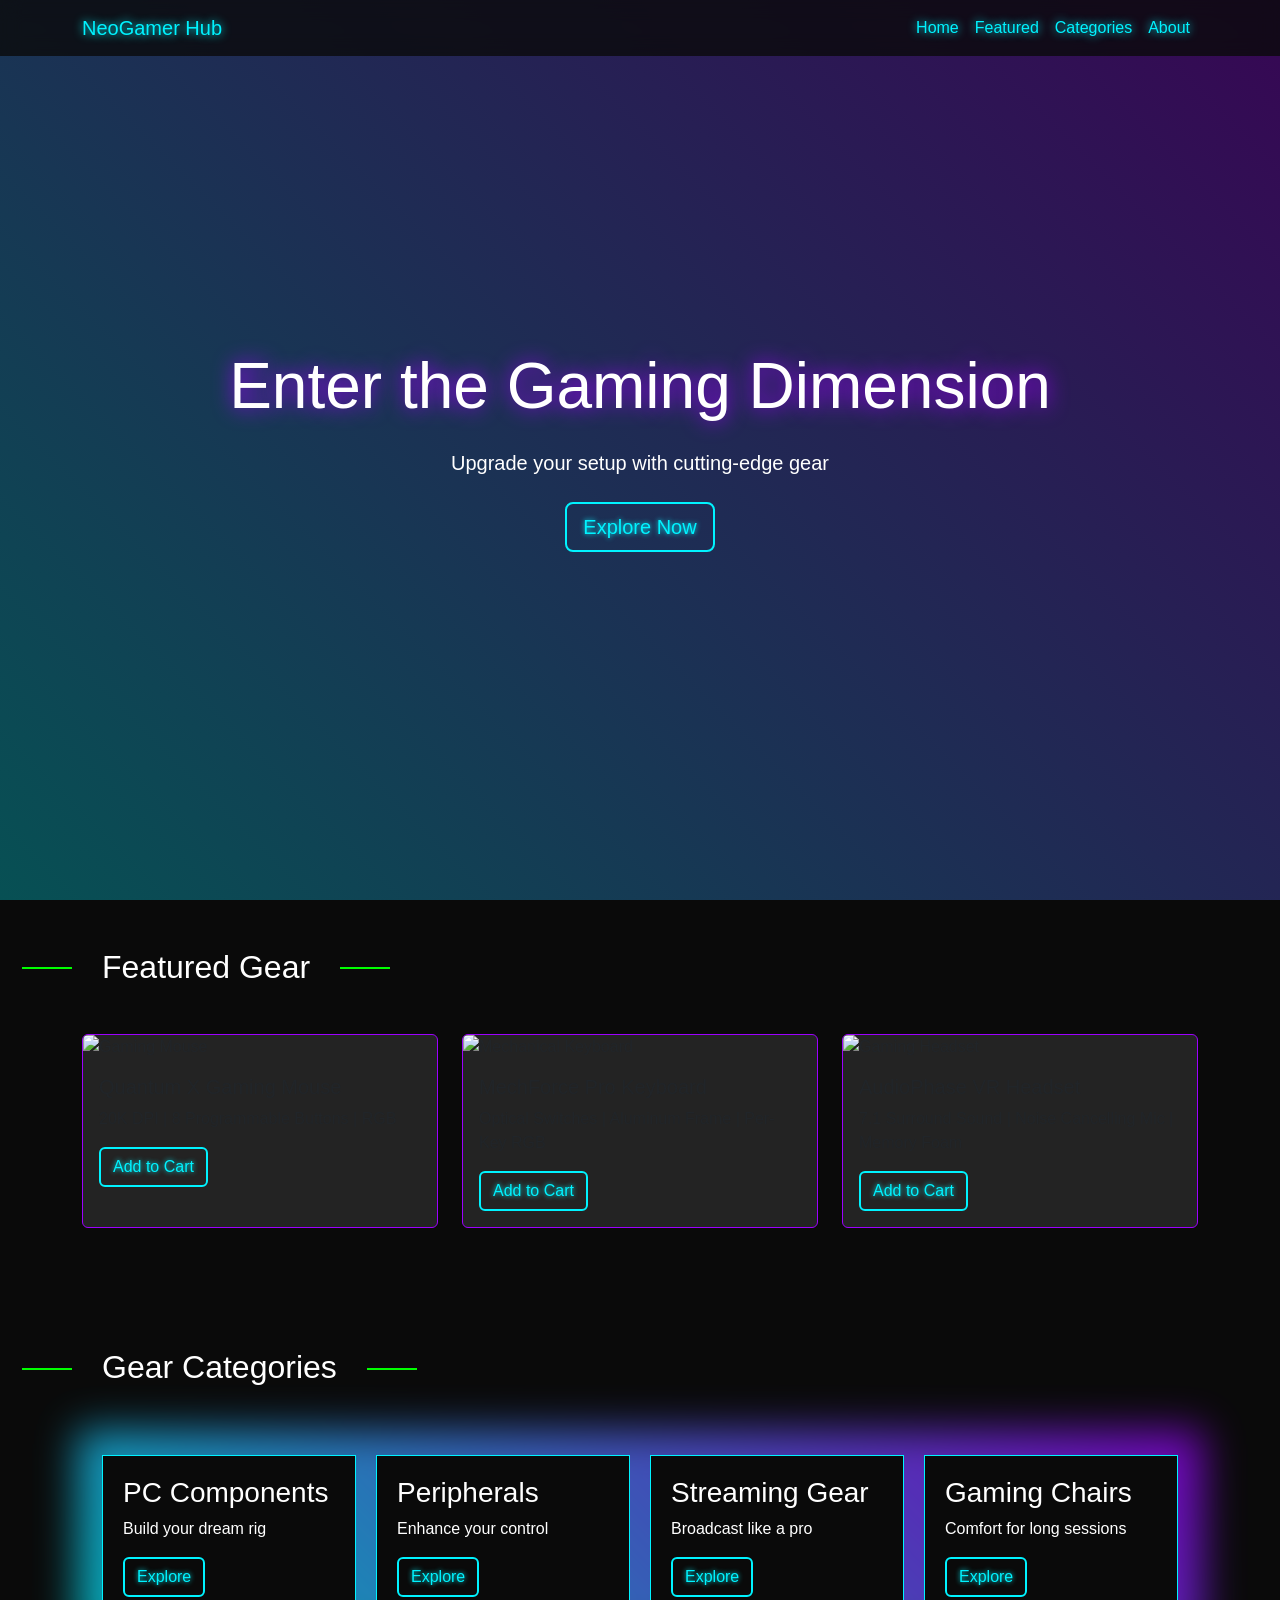
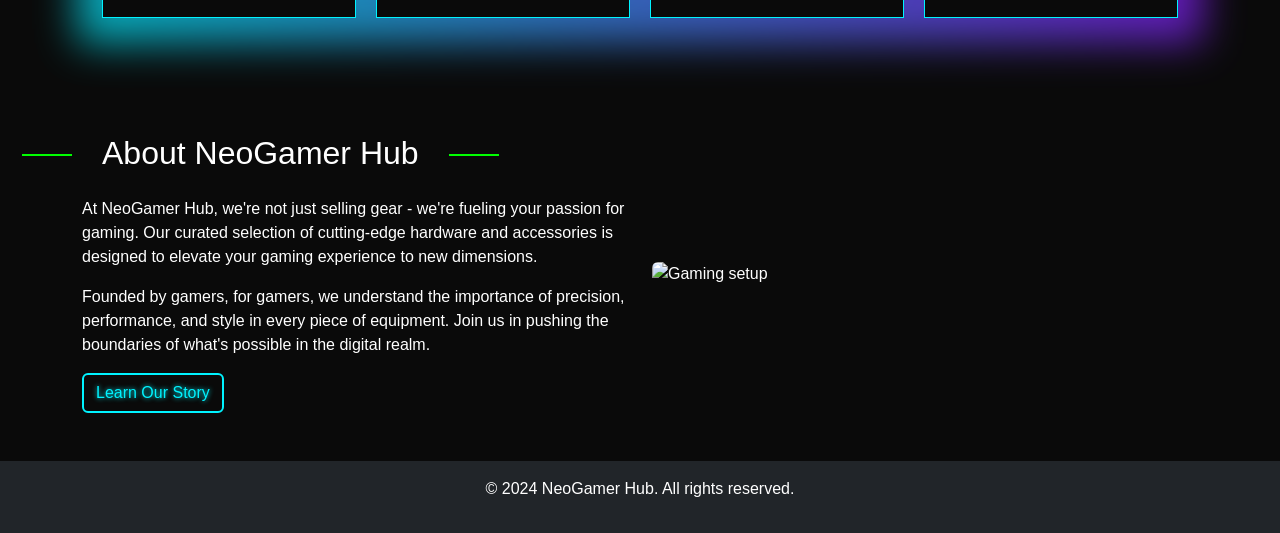
==== index.html @ dcc13723 "index.html final" ====
<!DOCTYPE html>
<html lang="en">
<head>
    <meta charset="UTF-8">
    <meta name="viewport" content="width=device-width, initial-scale=1.0">
    <title>NeoGamer Hub</title>
    <link href="https://cdnjs.cloudflare.com/ajax/libs/bootstrap/5.3.0/css/bootstrap.min.css" rel="stylesheet">
    <style>
        :root {
            --neon-blue: #00f3ff;
            --neon-purple: #9d00ff;
            --dark-bg: #0a0a0a;
            --cyber-green: #00ff00;
        }
        body {
            background-color: var(--dark-bg);
            color: #ffffff;
            font-family: 'Orbitron', sans-serif;
        }
        .navbar {
            background-color: rgba(10, 10, 10, 0.8) !important;
            backdrop-filter: blur(10px);
        }
        .navbar-brand, .nav-link {
            color: var(--neon-blue) !important;
            text-shadow: 0 0 10px var(--neon-blue);
        }
        .hero {
            background: url('/api/placeholder/1200/600') center/cover no-repeat;
            height: 100vh;
            position: relative;
            overflow: hidden;
        }
        .hero::before {
            content: '';
            position: absolute;
            top: 0;
            left: 0;
            right: 0;
            bottom: 0;
            background: linear-gradient(45deg, rgba(0,243,255,0.3), rgba(157,0,255,0.3));
            z-index: 1;
        }
        .hero-content {
            position: relative;
            z-index: 2;
        }
        .hero h1 {
            font-size: 4rem;
            text-shadow: 0 0 20px var(--neon-purple);
            animation: glitch 2s infinite;
        }
        @keyframes glitch {
            0% { text-shadow: -2px 0 var(--neon-blue), 2px 2px var(--neon-purple); }
            25% { text-shadow: 2px -2px var(--neon-blue), -2px 2px var(--neon-purple); }
            50% { text-shadow: -1px -1px var(--neon-blue), 1px 1px var(--neon-purple); }
            75% { text-shadow: 1px 1px var(--neon-blue), -1px -1px var(--neon-purple); }
            100% { text-shadow: -2px 0 var(--neon-blue), 2px 2px var(--neon-purple); }
        }
        .btn-cyber {
            background-color: transparent;
            border: 2px solid var(--neon-blue);
            color: var(--neon-blue);
            text-shadow: 0 0 5px var(--neon-blue);
            transition: all 0.3s ease;
            position: relative;
            overflow: hidden;
        }
        .btn-cyber::before {
            content: '';
            position: absolute;
            top: 0;
            left: -100%;
            width: 100%;
            height: 100%;
            background: linear-gradient(90deg, transparent, rgba(255,255,255,0.2), transparent);
            transition: all 0.5s ease;
        }
        .btn-cyber:hover::before {
            left: 100%;
        }
        .btn-cyber:hover {
            background-color: var(--neon-blue);
            color: var(--dark-bg);
            box-shadow: 0 0 20px var(--neon-blue);
        }
        .product-card {
            background-color: rgba(255,255,255,0.1);
            border: 1px solid var(--neon-purple);
            transition: all 0.3s ease;
        }
        .product-card:hover {
            transform: translateY(-10px) scale(1.05);
            box-shadow: 0 0 30px var(--neon-purple);
        }
        .product-card img {
            transition: all 0.3s ease;
        }
        .product-card:hover img {
            transform: scale(1.1);
        }
        .section-title {
            position: relative;
            display: inline-block;
            padding: 0 20px;
        }
        .section-title::before, .section-title::after {
            content: '';
            position: absolute;
            top: 50%;
            width: 50px;
            height: 2px;
            background-color: var(--cyber-green);
        }
        .section-title::before {
            left: -60px;
        }
        .section-title::after {
            right: -60px;
        }
        .cyber-grid {
            display: grid;
            grid-template-columns: repeat(auto-fit, minmax(250px, 1fr));
            gap: 20px;
            padding: 20px;
            position: relative;
        }
        .cyber-grid::before {
            content: '';
            position: absolute;
            top: -5px;
            left: -5px;
            right: -5px;
            bottom: -5px;
            background: linear-gradient(45deg, var(--neon-blue), var(--neon-purple));
            z-index: -1;
            filter: blur(20px);
            opacity: 0.7;
        }
        .category-card {
            background-color: rgba(255,255,255,0.1);
            border: 1px solid var(--neon-blue);
            transition: all 0.3s ease;
            position: relative;
            overflow: hidden;
        }
        .category-card::before {
            content: '';
            position: absolute;
            top: -50%;
            left: -50%;
            width: 200%;
            height: 200%;
            background: conic-gradient(transparent, var(--neon-blue), transparent 30%);
            animation: rotate 4s linear infinite;
        }
        @keyframes rotate {
            100% { transform: rotate(1turn); }
        }
        .category-card-content {
            background-color: var(--dark-bg);
            position: relative;
            z-index: 1;
            padding: 20px;
        }
        .scroll-animation {
            opacity: 0;
            transform: translateY(50px);
            transition: all 1s ease;
        }
        .scroll-animation.active {
            opacity: 1;
            transform: translateY(0);
        }
    </style>
</head>
<body>
    <!-- Navigation -->
    <nav class="navbar navbar-expand-lg navbar-dark fixed-top">
        <div class="container">
            <a class="navbar-brand" href="#">NeoGamer Hub</a>
            <button class="navbar-toggler" type="button" data-bs-toggle="collapse" data-bs-target="#navbarNav">
                <span class="navbar-toggler-icon"></span>
            </button>
            <div class="collapse navbar-collapse" id="navbarNav">
                <ul class="navbar-nav ms-auto">
                    <li class="nav-item"><a class="nav-link" href="#home">Home</a></li>
                    <li class="nav-item"><a class="nav-link" href="#featured">Featured</a></li>
                    <li class="nav-item"><a class="nav-link" href="#categories">Categories</a></li>
                    <li class="nav-item"><a class="nav-link" href="#about">About</a></li>
                </ul>
            </div>
        </div>
    </nav>

    <!-- Hero Section -->
    <section id="home" class="hero d-flex align-items-center">
        <div class="container text-center hero-content">
            <h1 class="mb-4">Enter the Gaming Dimension</h1>
            <p class="lead mb-4">Upgrade your setup with cutting-edge gear</p>
            <a href="#featured" class="btn btn-lg btn-cyber">Explore Now</a>
        </div>
    </section>

    <!-- Featured Products Section -->
    <section id="featured" class="py-5">
        <div class="container">
            <h2 class="text-center mb-5 section-title">Featured Gear</h2>
            <div class="row">
                <div class="col-md-4 mb-4 scroll-animation">
                    <div class="card product-card h-100">
                        <img src="/api/placeholder/400/300" alt="Gaming Mouse" class="card-img-top">
                        <div class="card-body">
                            <h5 class="card-title">Quantum X Gaming Mouse</h5>
                            <p class="card-text">20K DPI | 8 Programmable Buttons | RGB</p>
                            <a href="#" class="btn btn-cyber">Add to Cart</a>
                        </div>
                    </div>
                </div>
                <div class="col-md-4 mb-4 scroll-animation">
                    <div class="card product-card h-100">
                        <img src="/api/placeholder/400/300" alt="Mechanical Keyboard" class="card-img-top">
                        <div class="card-body">
                            <h5 class="card-title">MechForce Pro Keyboard</h5>
                            <p class="card-text">Optical Switches | Aluminum Frame | Per-Key RGB</p>
                            <a href="#" class="btn btn-cyber">Add to Cart</a>
                        </div>
                    </div>
                </div>
                <div class="col-md-4 mb-4 scroll-animation">
                    <div class="card product-card h-100">
                        <img src="/api/placeholder/400/300" alt="Gaming Headset" class="card-img-top">
                        <div class="card-body">
                            <h5 class="card-title">AudioPhase VR Headset</h5>
                            <p class="card-text">7.1 Surround Sound | Noise Cancelling Mic | Memory Foam</p>
                            <a href="#" class="btn btn-cyber">Add to Cart</a>
                        </div>
                    </div>
                </div>
            </div>
        </div>
    </section>

    <!-- Categories Section -->
    <section id="categories" class="py-5">
        <div class="container">
            <h2 class="text-center mb-5 section-title">Gear Categories</h2>
            <div class="cyber-grid">
                <div class="category-card scroll-animation">
                    <div class="category-card-content">
                        <h3>PC Components</h3>
                        <p>Build your dream rig</p>
                        <a href="#" class="btn btn-cyber">Explore</a>
                    </div>
                </div>
                <div class="category-card scroll-animation">
                    <div class="category-card-content">
                        <h3>Peripherals</h3>
                        <p>Enhance your control</p>
                        <a href="#" class="btn btn-cyber">Explore</a>
                    </div>
                </div>
                <div class="category-card scroll-animation">
                    <div class="category-card-content">
                        <h3>Streaming Gear</h3>
                        <p>Broadcast like a pro</p>
                        <a href="#" class="btn btn-cyber">Explore</a>
                    </div>
                </div>
                <div class="category-card scroll-animation">
                    <div class="category-card-content">
                        <h3>Gaming Chairs</h3>
                        <p>Comfort for long sessions</p>
                        <a href="#" class="btn btn-cyber">Explore</a>
                    </div>
                </div>
            </div>
        </div>
    </section>

    <!-- About Section -->
    <section id="about" class="py-5">
        <div class="container">
            <div class="row align-items-center">
                <div class="col-lg-6 scroll-animation">
                    <h2 class="mb-4 section-title">About NeoGamer Hub</h2>
                    <p>At NeoGamer Hub, we're not just selling gear - we're fueling your passion for gaming. Our curated selection of cutting-edge hardware and accessories is designed to elevate your gaming experience to new dimensions.</p>
                    <p>Founded by gamers, for gamers, we understand the importance of precision, performance, and style in every piece of equipment. Join us in pushing the boundaries of what's possible in the digital realm.</p>
                    <a href="#" class="btn btn-cyber">Learn Our Story</a>
                </div>
                <div class="col-lg-6 scroll-animation">
                    <img src="/api/placeholder/600/400" alt="Gaming setup" class="img-fluid rounded">
                </div>
            </div>
        </div>
    </section>

    <!-- Footer -->
    <footer class="bg-dark text-center py-3">
        <p>&copy; 2024 NeoGamer Hub. All rights reserved.</p>
    </footer>

    <script src="https://cdnjs.cloudflare.com/ajax/libs/bootstrap/5.3.0/js/bootstrap.bundle.min.js"></script>
    <script>
        // Simple scroll animation
        function checkScroll() {
            var elements = document.querySelectorAll('.scroll-animation');
            elements.forEach(el => {
                var rect = el.getBoundingClientRect();
                var windowHeight = window.innerHeight || document.documentElement.clientHeight;
                if (rect.top <= windowHeight * 0.8) {
                    el.classList.add('active');
                }
            });
        }

        window.addEventListener('scroll', checkScroll);
        window.addEventListener('load', checkScroll);
    </script>
</body>
</html>
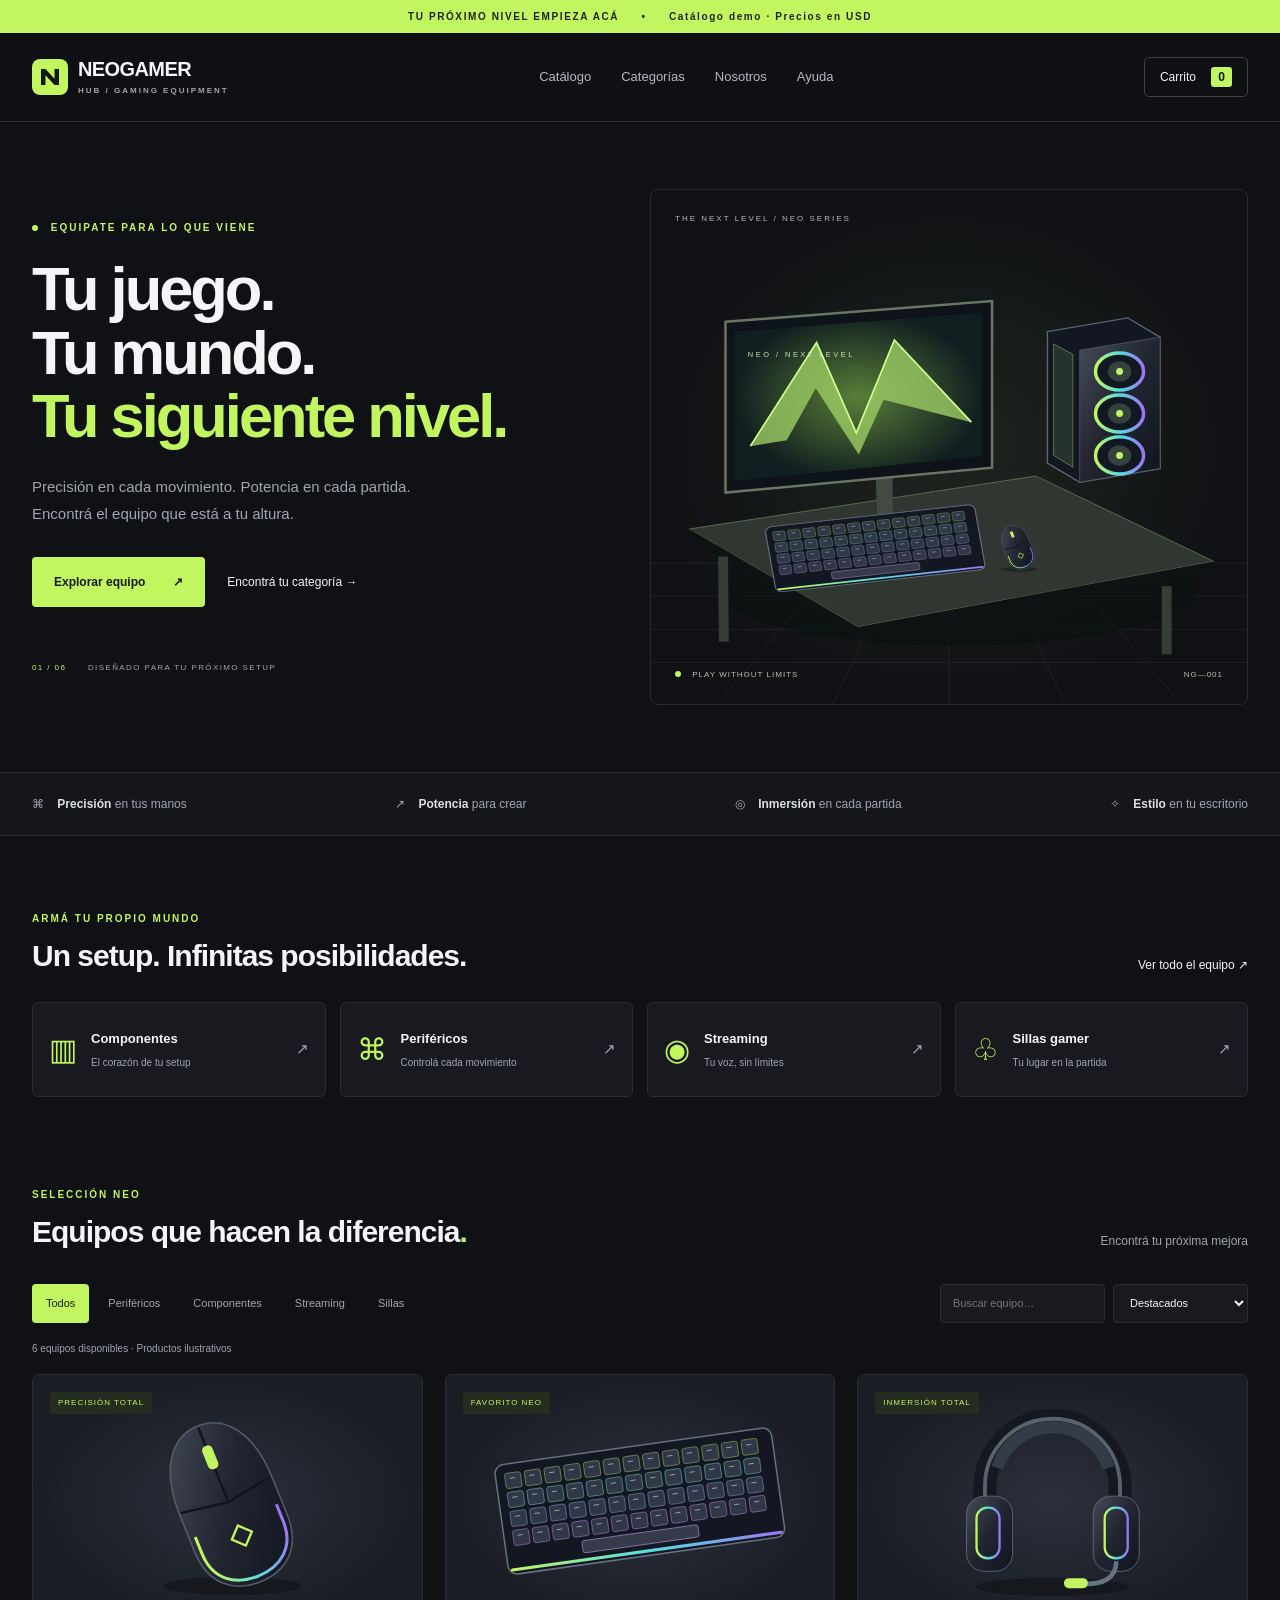
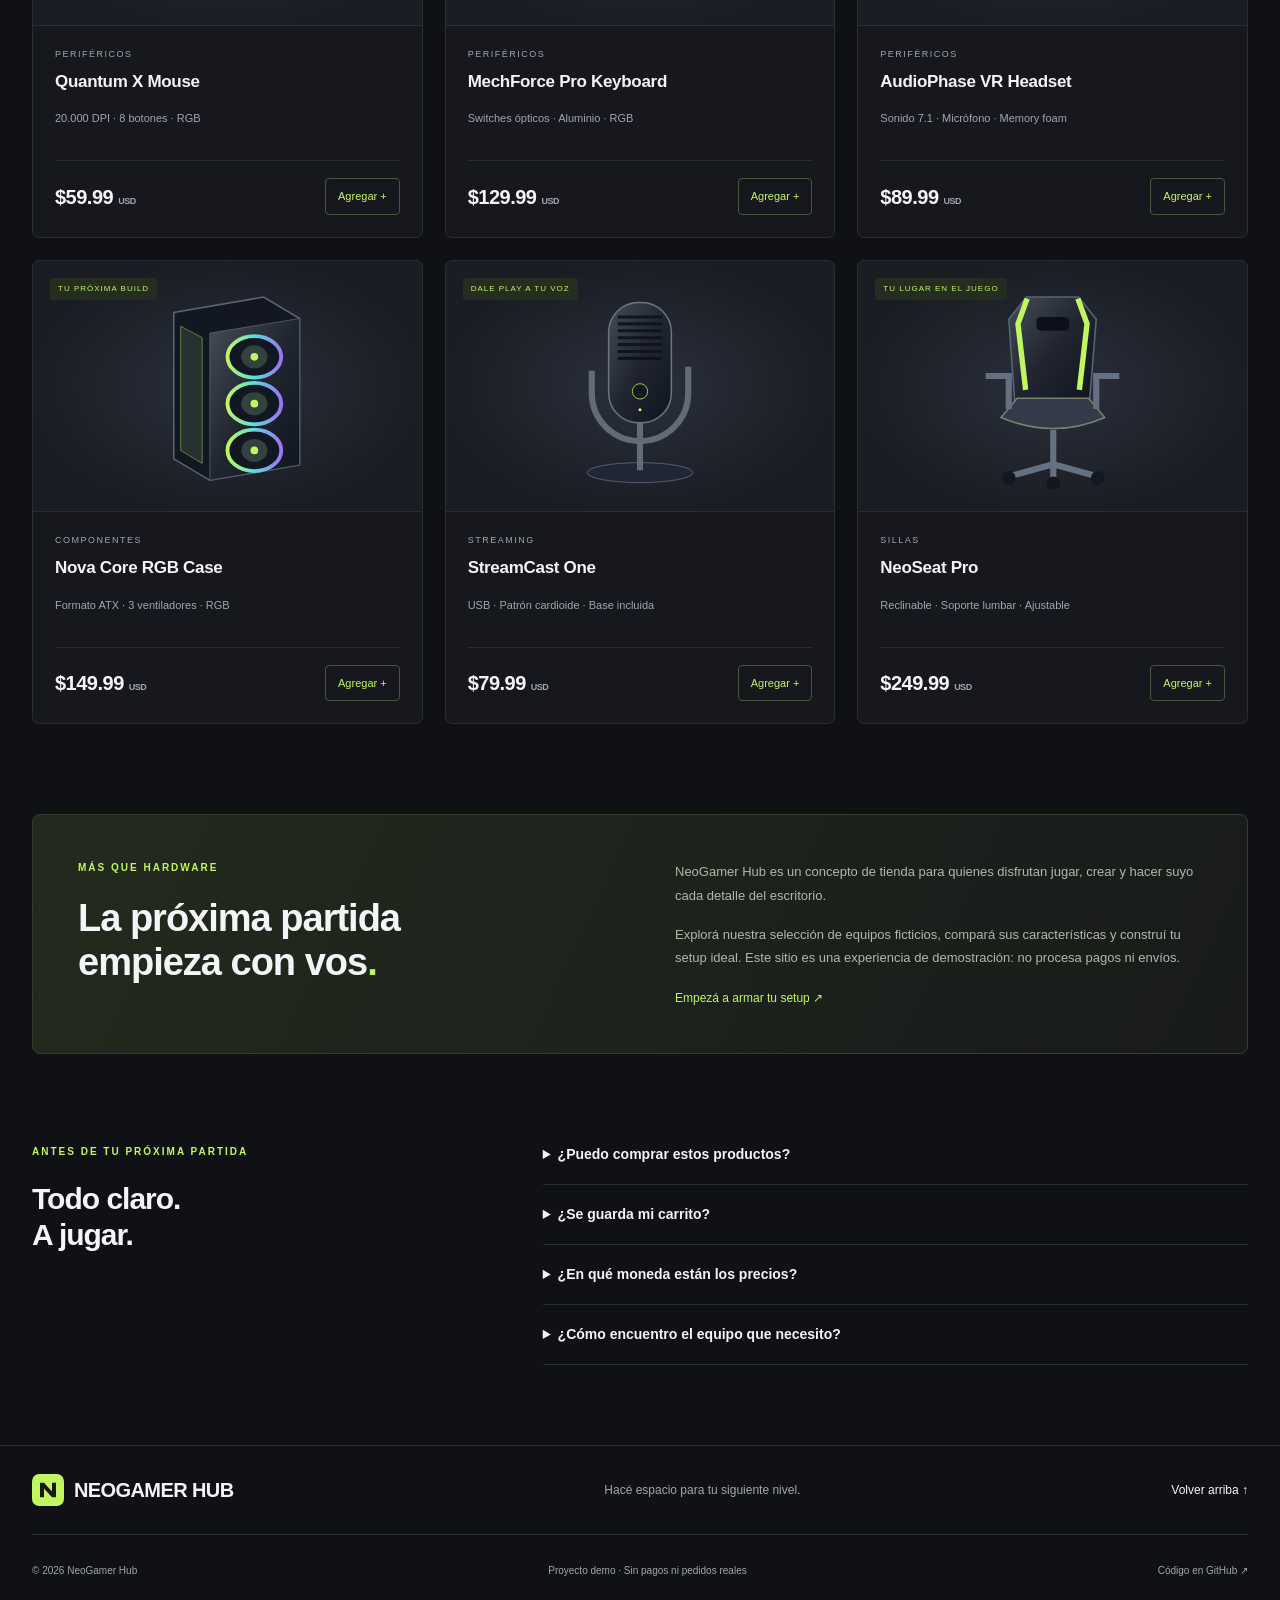
==== commit a86d025a: "Redesign NeoGamer Hub as Spanish gaming store demo with cart Co-Authored-By: Claude Opus 5.5 <norepl" ====
--- a/index.html
+++ b/index.html
@@ -1,321 +1,49 @@
-<!DOCTYPE html>
-<html lang="en">
+<!doctype html>
+<html lang="es">
 <head>
-    <meta charset="UTF-8">
-    <meta name="viewport" content="width=device-width, initial-scale=1.0">
-    <title>NeoGamer Hub</title>
-    <link href="https://cdnjs.cloudflare.com/ajax/libs/bootstrap/5.3.0/css/bootstrap.min.css" rel="stylesheet">
-    <style>
-        :root {
-            --neon-blue: #00f3ff;
-            --neon-purple: #9d00ff;
-            --dark-bg: #0a0a0a;
-            --cyber-green: #00ff00;
-        }
-        body {
-            background-color: var(--dark-bg);
-            color: #ffffff;
-            font-family: 'Orbitron', sans-serif;
-        }
-        .navbar {
-            background-color: rgba(10, 10, 10, 0.8) !important;
-            backdrop-filter: blur(10px);
-        }
-        .navbar-brand, .nav-link {
-            color: var(--neon-blue) !important;
-            text-shadow: 0 0 10px var(--neon-blue);
-        }
-        .hero {
-            background: url('/api/placeholder/1200/600') center/cover no-repeat;
-            height: 100vh;
-            position: relative;
-            overflow: hidden;
-        }
-        .hero::before {
-            content: '';
-            position: absolute;
-            top: 0;
-            left: 0;
-            right: 0;
-            bottom: 0;
-            background: linear-gradient(45deg, rgba(0,243,255,0.3), rgba(157,0,255,0.3));
-            z-index: 1;
-        }
-        .hero-content {
-            position: relative;
-            z-index: 2;
-        }
-        .hero h1 {
-            font-size: 4rem;
-            text-shadow: 0 0 20px var(--neon-purple);
-            animation: glitch 2s infinite;
-        }
-        @keyframes glitch {
-            0% { text-shadow: -2px 0 var(--neon-blue), 2px 2px var(--neon-purple); }
-            25% { text-shadow: 2px -2px var(--neon-blue), -2px 2px var(--neon-purple); }
-            50% { text-shadow: -1px -1px var(--neon-blue), 1px 1px var(--neon-purple); }
-            75% { text-shadow: 1px 1px var(--neon-blue), -1px -1px var(--neon-purple); }
-            100% { text-shadow: -2px 0 var(--neon-blue), 2px 2px var(--neon-purple); }
-        }
-        .btn-cyber {
-            background-color: transparent;
-            border: 2px solid var(--neon-blue);
-            color: var(--neon-blue);
-            text-shadow: 0 0 5px var(--neon-blue);
-            transition: all 0.3s ease;
-            position: relative;
-            overflow: hidden;
-        }
-        .btn-cyber::before {
-            content: '';
-            position: absolute;
-            top: 0;
-            left: -100%;
-            width: 100%;
-            height: 100%;
-            background: linear-gradient(90deg, transparent, rgba(255,255,255,0.2), transparent);
-            transition: all 0.5s ease;
-        }
-        .btn-cyber:hover::before {
-            left: 100%;
-        }
-        .btn-cyber:hover {
-            background-color: var(--neon-blue);
-            color: var(--dark-bg);
-            box-shadow: 0 0 20px var(--neon-blue);
-        }
-        .product-card {
-            background-color: rgba(255,255,255,0.1);
-            border: 1px solid var(--neon-purple);
-            transition: all 0.3s ease;
-        }
-        .product-card:hover {
-            transform: translateY(-10px) scale(1.05);
-            box-shadow: 0 0 30px var(--neon-purple);
-        }
-        .product-card img {
-            transition: all 0.3s ease;
-        }
-        .product-card:hover img {
-            transform: scale(1.1);
-        }
-        .section-title {
-            position: relative;
-            display: inline-block;
-            padding: 0 20px;
-        }
-        .section-title::before, .section-title::after {
-            content: '';
-            position: absolute;
-            top: 50%;
-            width: 50px;
-            height: 2px;
-            background-color: var(--cyber-green);
-        }
-        .section-title::before {
-            left: -60px;
-        }
-        .section-title::after {
-            right: -60px;
-        }
-        .cyber-grid {
-            display: grid;
-            grid-template-columns: repeat(auto-fit, minmax(250px, 1fr));
-            gap: 20px;
-            padding: 20px;
-            position: relative;
-        }
-        .cyber-grid::before {
-            content: '';
-            position: absolute;
-            top: -5px;
-            left: -5px;
-            right: -5px;
-            bottom: -5px;
-            background: linear-gradient(45deg, var(--neon-blue), var(--neon-purple));
-            z-index: -1;
-            filter: blur(20px);
-            opacity: 0.7;
-        }
-        .category-card {
-            background-color: rgba(255,255,255,0.1);
-            border: 1px solid var(--neon-blue);
-            transition: all 0.3s ease;
-            position: relative;
-            overflow: hidden;
-        }
-        .category-card::before {
-            content: '';
-            position: absolute;
-            top: -50%;
-            left: -50%;
-            width: 200%;
-            height: 200%;
-            background: conic-gradient(transparent, var(--neon-blue), transparent 30%);
-            animation: rotate 4s linear infinite;
-        }
-        @keyframes rotate {
-            100% { transform: rotate(1turn); }
-        }
-        .category-card-content {
-            background-color: var(--dark-bg);
-            position: relative;
-            z-index: 1;
-            padding: 20px;
-        }
-        .scroll-animation {
-            opacity: 0;
-            transform: translateY(50px);
-            transition: all 1s ease;
-        }
-        .scroll-animation.active {
-            opacity: 1;
-            transform: translateY(0);
-        }
-    </style>
+  <meta charset="utf-8">
+  <meta name="viewport" content="width=device-width, initial-scale=1">
+  <meta name="theme-color" content="#101115">
+  <meta name="description" content="NeoGamer Hub: explorá equipos, periféricos y accesorios para tu próximo setup. Catálogo interactivo de demostración.">
+  <title>NeoGamer Hub — Tu siguiente nivel</title>
+  <link rel="icon" href="assets/mark.svg" type="image/svg+xml">
+  <link rel="stylesheet" href="assets/bootstrap.min.css">
+  <link rel="stylesheet" href="assets/styles.css">
+  <script src="assets/app.js" defer></script>
 </head>
 <body>
-    <!-- Navigation -->
-    <nav class="navbar navbar-expand-lg navbar-dark fixed-top">
-        <div class="container">
-            <a class="navbar-brand" href="#">NeoGamer Hub</a>
-            <button class="navbar-toggler" type="button" data-bs-toggle="collapse" data-bs-target="#navbarNav">
-                <span class="navbar-toggler-icon"></span>
-            </button>
-            <div class="collapse navbar-collapse" id="navbarNav">
-                <ul class="navbar-nav ms-auto">
-                    <li class="nav-item"><a class="nav-link" href="#home">Home</a></li>
-                    <li class="nav-item"><a class="nav-link" href="#featured">Featured</a></li>
-                    <li class="nav-item"><a class="nav-link" href="#categories">Categories</a></li>
-                    <li class="nav-item"><a class="nav-link" href="#about">About</a></li>
-                </ul>
-            </div>
-        </div>
-    </nav>
-
-    <!-- Hero Section -->
-    <section id="home" class="hero d-flex align-items-center">
-        <div class="container text-center hero-content">
-            <h1 class="mb-4">Enter the Gaming Dimension</h1>
-            <p class="lead mb-4">Upgrade your setup with cutting-edge gear</p>
-            <a href="#featured" class="btn btn-lg btn-cyber">Explore Now</a>
-        </div>
-    </section>
-
-    <!-- Featured Products Section -->
-    <section id="featured" class="py-5">
-        <div class="container">
-            <h2 class="text-center mb-5 section-title">Featured Gear</h2>
-            <div class="row">
-                <div class="col-md-4 mb-4 scroll-animation">
-                    <div class="card product-card h-100">
-                        <img src="/api/placeholder/400/300" alt="Gaming Mouse" class="card-img-top">
-                        <div class="card-body">
-                            <h5 class="card-title">Quantum X Gaming Mouse</h5>
-                            <p class="card-text">20K DPI | 8 Programmable Buttons | RGB</p>
-                            <a href="#" class="btn btn-cyber">Add to Cart</a>
-                        </div>
-                    </div>
-                </div>
-                <div class="col-md-4 mb-4 scroll-animation">
-                    <div class="card product-card h-100">
-                        <img src="/api/placeholder/400/300" alt="Mechanical Keyboard" class="card-img-top">
-                        <div class="card-body">
-                            <h5 class="card-title">MechForce Pro Keyboard</h5>
-                            <p class="card-text">Optical Switches | Aluminum Frame | Per-Key RGB</p>
-                            <a href="#" class="btn btn-cyber">Add to Cart</a>
-                        </div>
-                    </div>
-                </div>
-                <div class="col-md-4 mb-4 scroll-animation">
-                    <div class="card product-card h-100">
-                        <img src="/api/placeholder/400/300" alt="Gaming Headset" class="card-img-top">
-                        <div class="card-body">
-                            <h5 class="card-title">AudioPhase VR Headset</h5>
-                            <p class="card-text">7.1 Surround Sound | Noise Cancelling Mic | Memory Foam</p>
-                            <a href="#" class="btn btn-cyber">Add to Cart</a>
-                        </div>
-                    </div>
-                </div>
-            </div>
-        </div>
-    </section>
-
-    <!-- Categories Section -->
-    <section id="categories" class="py-5">
-        <div class="container">
-            <h2 class="text-center mb-5 section-title">Gear Categories</h2>
-            <div class="cyber-grid">
-                <div class="category-card scroll-animation">
-                    <div class="category-card-content">
-                        <h3>PC Components</h3>
-                        <p>Build your dream rig</p>
-                        <a href="#" class="btn btn-cyber">Explore</a>
-                    </div>
-                </div>
-                <div class="category-card scroll-animation">
-                    <div class="category-card-content">
-                        <h3>Peripherals</h3>
-                        <p>Enhance your control</p>
-                        <a href="#" class="btn btn-cyber">Explore</a>
-                    </div>
-                </div>
-                <div class="category-card scroll-animation">
-                    <div class="category-card-content">
-                        <h3>Streaming Gear</h3>
-                        <p>Broadcast like a pro</p>
-                        <a href="#" class="btn btn-cyber">Explore</a>
-                    </div>
-                </div>
-                <div class="category-card scroll-animation">
-                    <div class="category-card-content">
-                        <h3>Gaming Chairs</h3>
-                        <p>Comfort for long sessions</p>
-                        <a href="#" class="btn btn-cyber">Explore</a>
-                    </div>
-                </div>
-            </div>
-        </div>
-    </section>
-
-    <!-- About Section -->
-    <section id="about" class="py-5">
-        <div class="container">
-            <div class="row align-items-center">
-                <div class="col-lg-6 scroll-animation">
-                    <h2 class="mb-4 section-title">About NeoGamer Hub</h2>
-                    <p>At NeoGamer Hub, we're not just selling gear - we're fueling your passion for gaming. Our curated selection of cutting-edge hardware and accessories is designed to elevate your gaming experience to new dimensions.</p>
-                    <p>Founded by gamers, for gamers, we understand the importance of precision, performance, and style in every piece of equipment. Join us in pushing the boundaries of what's possible in the digital realm.</p>
-                    <a href="#" class="btn btn-cyber">Learn Our Story</a>
-                </div>
-                <div class="col-lg-6 scroll-animation">
-                    <img src="/api/placeholder/600/400" alt="Gaming setup" class="img-fluid rounded">
-                </div>
-            </div>
-        </div>
-    </section>
-
-    <!-- Footer -->
-    <footer class="bg-dark text-center py-3">
-        <p>&copy; 2024 NeoGamer Hub. All rights reserved.</p>
-    </footer>
-
-    <script src="https://cdnjs.cloudflare.com/ajax/libs/bootstrap/5.3.0/js/bootstrap.bundle.min.js"></script>
-    <script>
-        // Simple scroll animation
-        function checkScroll() {
-            var elements = document.querySelectorAll('.scroll-animation');
-            elements.forEach(el => {
-                var rect = el.getBoundingClientRect();
-                var windowHeight = window.innerHeight || document.documentElement.clientHeight;
-                if (rect.top <= windowHeight * 0.8) {
-                    el.classList.add('active');
-                }
-            });
-        }
-
-        window.addEventListener('scroll', checkScroll);
-        window.addEventListener('load', checkScroll);
-    </script>
+<a class="skip-link" href="#main">Saltar al contenido</a>
+<div class="announcement">TU PRÓXIMO NIVEL EMPIEZA ACÁ <span>•</span> Catálogo demo · Precios en USD</div>
+<header class="site-header">
+  <nav class="container nav-shell" aria-label="Navegación principal">
+    <a class="brand" href="#home"><img src="assets/mark.svg" width="36" height="36" alt=""><span>NEOGAMER<span class="brand-sub">HUB / GAMING EQUIPMENT</span></span></a>
+    <button class="menu-toggle" aria-expanded="false" aria-controls="navigation" aria-label="Abrir menú">☰</button>
+    <div id="navigation" class="nav-links"><a href="#featured">Catálogo</a><a href="#categories">Categorías</a><a href="#about">Nosotros</a><a href="#faq">Ayuda</a></div>
+    <button class="cart-trigger" id="open-cart" aria-label="Abrir carrito">Carrito <span id="cart-count">0</span></button>
+  </nav>
+</header>
+<main id="main">
+<section id="home" class="hero container">
+  <div class="hero-copy"><p class="eyebrow"><span class="live-dot"></span> EQUIPATE PARA LO QUE VIENE</p><h1>Tu juego.<br>Tu mundo.<br><span>Tu siguiente nivel.</span></h1><p class="hero-description">Precisión en cada movimiento. Potencia en cada partida. Encontrá el equipo que está a tu altura.</p><a class="button primary" href="#featured">Explorar equipo <span>↗</span></a><a class="text-link" href="#categories">Encontrá tu categoría →</a><div class="hero-footnote"><span>01 / 06</span> DISEÑADO PARA TU PRÓXIMO SETUP</div></div>
+  <div class="hero-visual"><span class="visual-label">THE NEXT LEVEL / NEO SERIES</span><img src="assets/setup.svg" alt="Ilustración de un setup gamer con monitor, torre RGB y teclado" width="720" height="620"><div class="visual-caption"><span><span class="live-dot"></span> PLAY WITHOUT LIMITS</span><span>NG—001</span></div></div>
+</section>
+<div class="feature-strip"><div class="container"><span>⌘ <b>Precisión</b> en tus manos</span><span>↗ <b>Potencia</b> para crear</span><span>◎ <b>Inmersión</b> en cada partida</span><span>✧ <b>Estilo</b> en tu escritorio</span></div></div>
+<section id="categories" class="container section-space"><div class="section-heading"><div><p class="eyebrow">ARMÁ TU PROPIO MUNDO</p><h2>Un setup. Infinitas posibilidades.</h2></div><a href="#featured" class="text-link">Ver todo el equipo ↗</a></div><div class="category-grid">
+<button class="category" data-category="Componentes"><span class="category-icon">▥</span><span><strong>Componentes</strong><small>El corazón de tu setup</small></span><span>↗</span></button>
+<button class="category" data-category="Periféricos"><span class="category-icon">⌘</span><span><strong>Periféricos</strong><small>Controlá cada movimiento</small></span><span>↗</span></button>
+<button class="category" data-category="Streaming"><span class="category-icon">◉</span><span><strong>Streaming</strong><small>Tu voz, sin límites</small></span><span>↗</span></button>
+<button class="category" data-category="Sillas"><span class="category-icon">♧</span><span><strong>Sillas gamer</strong><small>Tu lugar en la partida</small></span><span>↗</span></button>
+</div></section>
+<section id="featured" class="container section-space catalog"><div class="section-heading"><div><p class="eyebrow">SELECCIÓN NEO</p><h2>Equipos que hacen la diferencia<span class="lime">.</span></h2></div><span class="muted">Encontrá tu próxima mejora</span></div>
+<div class="catalog-tools"><div class="filters" role="group" aria-label="Filtrar categoría"><button class="filter active" data-filter="Todos" aria-pressed="true">Todos</button><button class="filter" data-filter="Periféricos" aria-pressed="false">Periféricos</button><button class="filter" data-filter="Componentes" aria-pressed="false">Componentes</button><button class="filter" data-filter="Streaming" aria-pressed="false">Streaming</button><button class="filter" data-filter="Sillas" aria-pressed="false">Sillas</button></div><div class="search-sort"><label class="visually-hidden" for="search">Buscar productos</label><input id="search" type="search" placeholder="Buscar equipo…"><label class="visually-hidden" for="sort">Ordenar productos</label><select id="sort"><option value="featured">Destacados</option><option value="asc">Menor precio</option><option value="desc">Mayor precio</option></select></div></div>
+<p id="result-count" class="result-count" aria-live="polite"></p><div id="products" class="product-grid"></div><div id="empty" class="empty-state" hidden><h3>No encontramos ese equipo</h3><p>Probá con otro nombre o explorá todas las categorías.</p><button class="button secondary" id="reset-filters">Limpiar filtros</button></div><noscript><p>Activá JavaScript para explorar el catálogo y usar el carrito.</p></noscript>
+</section>
+<section id="about" class="container section-space"><div class="about-panel"><div><p class="eyebrow">MÁS QUE HARDWARE</p><h2>La próxima partida<br>empieza con vos<span class="lime">.</span></h2></div><div><p>NeoGamer Hub es un concepto de tienda para quienes disfrutan jugar, crear y hacer suyo cada detalle del escritorio.</p><p>Explorá nuestra selección de equipos ficticios, compará sus características y construí tu setup ideal. Este sitio es una experiencia de demostración: no procesa pagos ni envíos.</p><a class="text-link" href="#featured">Empezá a armar tu setup ↗</a></div></div></section>
+<section id="faq" class="container section-space faq-section"><div><p class="eyebrow">ANTES DE TU PRÓXIMA PARTIDA</p><h2>Todo claro.<br>A jugar.</h2></div><div class="questions"><details><summary>¿Puedo comprar estos productos?</summary><p>Este es un catálogo de demostración. Podés agregar productos al carrito y generar un resumen de tu selección, pero no se realizan cobros ni pedidos reales.</p></details><details><summary>¿Se guarda mi carrito?</summary><p>Sí, se guarda en este navegador cuando el almacenamiento local está disponible. Podés cambiar las cantidades o vaciarlo cuando quieras.</p></details><details><summary>¿En qué moneda están los precios?</summary><p>Todos los precios son ilustrativos y se muestran en dólares estadounidenses (USD). No incluyen cálculos de impuestos ni envío.</p></details><details><summary>¿Cómo encuentro el equipo que necesito?</summary><p>Elegí una categoría, buscá por nombre o característica y ordená por precio. Abrí la ficha de un producto para consultar sus especificaciones.</p></details></div></section>
+</main>
+<footer class="container"><div class="footer-top"><a class="brand" href="#home"><img src="assets/mark.svg" width="32" height="32" alt="">NEOGAMER HUB</a><p>Hacé espacio para tu siguiente nivel.</p><a class="text-link" href="#home">Volver arriba ↑</a></div><div class="footer-bottom"><span>© <span id="year"></span> NeoGamer Hub</span><span>Proyecto demo · Sin pagos ni pedidos reales</span><a href="https://github.com/EduGuate/GamerBootstrapTheme" target="_blank" rel="noopener noreferrer">Código en GitHub ↗</a></div></footer>
+<dialog id="product-dialog" aria-labelledby="product-title"><button class="close-dialog" aria-label="Cerrar ficha">×</button><div id="product-detail"></div></dialog>
+<dialog id="cart-dialog" aria-labelledby="cart-title"><div class="dialog-heading"><div><p class="eyebrow">TU PRÓXIMO SETUP</p><h2 id="cart-title">Tu carrito</h2></div><button class="close-dialog" aria-label="Cerrar carrito">×</button></div><div id="cart-items"></div><div id="cart-summary"><div class="total-row"><span>Total ilustrativo</span><strong id="cart-total"></strong></div><p class="muted">USD · Demo sin cobros, impuestos ni envíos.</p><button class="button primary full" id="download-cart">Descargar resumen ↓</button><button class="text-link clear-cart" id="clear-cart">Vaciar carrito</button></div></dialog>
+<div id="toast" role="status" aria-live="polite"></div>
 </body>
-</html>+</html>
--- a/assets/styles.css
+++ b/assets/styles.css
@@ -0,0 +1 @@
+:root{--bg:#101115;--panel:#181a20;--line:#2a2d34;--text:#f4f5f7;--muted:#a1a5b0;--lime:#c2f660}*{box-sizing:border-box}html{scroll-behavior:smooth;scroll-padding-top:110px}body{background:var(--bg);color:var(--text);font-family:Arial,Helvetica,sans-serif;font-size:15px}a{color:inherit;text-decoration:none}button,input,select{font:inherit}button{cursor:pointer;color:inherit}button:focus-visible,a:focus-visible,input:focus-visible,select:focus-visible,summary:focus-visible{outline:3px solid var(--lime);outline-offset:5px}img{max-width:100%}.container{max-width:1280px;padding-inline:32px}.announcement{text-align:center;padding:9px 12px;background:var(--lime);color:#202613;font-size:10px;font-weight:700;letter-spacing:1.6px}.announcement span{margin:0 18px}.site-header{position:sticky;top:0;z-index:10;background:#101115f5;border-bottom:1px solid var(--line);backdrop-filter:blur(15px)}.nav-shell{display:flex;align-items:center;justify-content:space-between;min-height:88px;gap:22px}.brand{display:flex;align-items:center;gap:10px;font-weight:900;letter-spacing:-.6px;font-size:20px;line-height:1.15}.brand-sub{display:block;color:var(--muted);font-size:8px;letter-spacing:2px;margin-top:5px}.nav-links{display:flex;gap:30px;color:#b6b9c2;font-size:13px}.nav-links a:hover,.text-link:hover{color:var(--lime)}.cart-trigger{background:transparent;border:1px solid #3d4148;padding:10px 15px;border-radius:5px;font-size:12px}.cart-trigger span{background:var(--lime);color:#141712;border-radius:3px;padding:3px 7px;margin-left:12px;font-weight:700}.menu-toggle{display:none}.hero{display:grid;grid-template-columns:1fr 1fr;align-items:center;min-height:650px;gap:20px;padding-block:55px}.eyebrow{font-size:10px;letter-spacing:2px;font-weight:700;color:var(--lime);margin-bottom:22px}.live-dot{display:inline-block;width:6px;height:6px;background:var(--lime);border-radius:50%;margin-right:8px}.hero h1{font-size:clamp(45px,4.8vw,68px);font-weight:800;line-height:1.04;letter-spacing:-3px;margin-bottom:25px}.hero h1>span{color:var(--lime)}.hero-description{max-width:380px;color:var(--muted);line-height:1.8;margin-bottom:30px}.button{display:inline-flex;justify-content:center;align-items:center;gap:28px;padding:15px 21px;font-size:12px;font-weight:700;border-radius:4px;border:1px solid transparent;transition:background .2s,transform .2s}.button:hover{transform:translateY(-2px)}.primary{background:var(--lime);color:#171b10}.primary:hover{background:#d2ff89;color:#171b10}.secondary{background:transparent;border-color:#4c525d;color:var(--text)}.text-link{font-size:12px;background:none;border:0;padding:0}.hero-copy>.text-link{display:inline-block;margin-left:22px}.hero-footnote{font-size:8px;letter-spacing:1.4px;color:var(--muted);margin-top:55px}.hero-footnote span{color:var(--lime);margin-right:18px}.hero-visual{position:relative;background:radial-gradient(ellipse at center,#32432b66,transparent 70%);border:1px solid #262b2b;border-radius:8px;overflow:hidden}.hero-visual>img{display:block;width:100%;height:auto}.visual-label{position:absolute;left:24px;top:23px;letter-spacing:2px;font-size:8px;color:#b5bcae}.visual-caption{position:absolute;bottom:23px;left:24px;right:24px;display:flex;justify-content:space-between;font-size:8px;letter-spacing:1px;color:#b9c1b2}.feature-strip{border-block:1px solid var(--line);background:#14161a}.feature-strip .container{display:flex;justify-content:space-between;gap:24px;padding-block:22px;color:var(--muted);font-size:12px}.feature-strip b{color:#dce0e5;margin-left:10px}.section-space{padding-top:75px;padding-bottom:15px}.section-heading{display:flex;align-items:end;justify-content:space-between;gap:25px;margin-bottom:28px}.section-heading .eyebrow{margin-bottom:12px}h2{font-size:30px;letter-spacing:-1px;font-weight:750;margin:0}h3{font-size:19px}.muted{color:var(--muted);font-size:12px}.lime{color:var(--lime)}.category-grid{display:grid;grid-template-columns:repeat(4,1fr);gap:14px}.category{display:flex;align-items:center;gap:14px;text-align:left;padding:24px 16px;border:1px solid var(--line);border-radius:6px;background:var(--panel);transition:border-color .2s}.category:hover{border-color:var(--lime)}.category-icon{color:var(--lime);font-size:30px}.category strong{display:block;font-size:13px}.category small{display:block;font-size:10px;color:var(--muted);margin-top:6px}.category>span:last-child{margin-left:auto;color:var(--muted)}.catalog-tools{display:flex;justify-content:space-between;gap:20px;margin-top:34px}.filters{display:flex;gap:5px;flex-wrap:wrap}.filter{border:1px solid transparent;border-radius:4px;background:none;color:var(--muted);padding:10px 13px;font-size:11px}.filter.active{background:var(--lime);color:#182011}.search-sort{display:flex;gap:8px}input,select{border:1px solid var(--line);background:#181a20;color:var(--text);border-radius:4px;padding:10px 12px;min-width:0;font-size:11px}input{width:165px}select{width:135px}.result-count{font-size:10px;color:var(--muted);margin:18px 0}.product-grid{display:grid;grid-template-columns:repeat(3,1fr);gap:22px}.product-card{border:1px solid var(--line);border-radius:7px;overflow:hidden;background:#16181d;transition:border-color .2s}.product-card:hover{border-color:#687551}.product-image{display:block;width:100%;position:relative;background:radial-gradient(ellipse,#2b303c,#1a1d24 70%);border:0;border-bottom:1px solid var(--line);padding:10px 24px}.product-image img{height:230px;width:100%;object-fit:contain;transition:transform .3s}.product-image:hover img{transform:scale(1.04)}.product-tag{position:absolute;left:17px;top:17px;background:#252d20;color:var(--lime);font-size:8px;letter-spacing:1px;padding:5px 8px;border-radius:3px}.product-content{padding:22px}.product-category{color:var(--muted);font-size:9px;letter-spacing:1.5px;text-transform:uppercase;margin-bottom:9px}.product-name{font-size:17px;font-weight:700;background:none;border:0;padding:0;text-align:left;margin-bottom:10px;letter-spacing:-.3px}.product-spec{font-size:11px;color:var(--muted);min-height:32px;line-height:1.6}.product-bottom{display:flex;align-items:center;justify-content:space-between;border-top:1px solid var(--line);padding-top:17px;margin-top:18px}.price{font-size:20px;font-weight:700;letter-spacing:-.5px}.price small{font-size:9px;color:var(--muted);margin-left:5px}.add-button{padding:9px 12px;border:1px solid #4b5540;background:transparent;border-radius:4px;font-size:11px;color:var(--lime)}.add-button:hover{background:var(--lime);color:#13170f}.about-panel{display:grid;grid-template-columns:1fr 1fr;gap:70px;padding:45px;background:linear-gradient(115deg,#232a1d,#181b1a);border:1px solid #353e2c;border-radius:8px}.about-panel h2{font-size:38px;line-height:1.15}.about-panel p:not(.eyebrow){color:#b0b8ac;line-height:1.8;font-size:13px}.about-panel .text-link{color:var(--lime)}.faq-section{display:grid;grid-template-columns:1fr 1.6fr;gap:70px;padding-bottom:80px}.questions details{border-bottom:1px solid var(--line);padding:19px 0}.questions details:first-child{padding-top:0}summary{cursor:pointer;font-size:14px;font-weight:600}details p{color:var(--muted);font-size:13px;line-height:1.8;margin:15px 0 0}footer{border-top:1px solid var(--line)}.footer-top,.footer-bottom{display:flex;align-items:center;justify-content:space-between;gap:20px;padding:28px 0}.footer-top p{margin:0;color:var(--muted);font-size:12px}.footer-bottom{border-top:1px solid var(--line);color:var(--muted);font-size:10px}.empty-state{text-align:center;padding:55px 20px;color:var(--muted)}dialog{background:#191c22;color:var(--text);border:1px solid #41464e;border-radius:12px;padding:30px;width:min(560px,calc(100% - 30px));max-height:85dvh;overscroll-behavior:contain}dialog::backdrop{background:#000b;backdrop-filter:blur(6px)}body:has(dialog[open]){overflow:hidden}.close-dialog{background:#2b2e36;border:0;border-radius:50%;font-size:24px;line-height:1;width:34px;height:34px;float:right}.dialog-heading{display:flex;justify-content:space-between;align-items:start;margin-bottom:26px}.dialog-heading .eyebrow{margin-bottom:8px}#product-detail>img{height:210px;width:100%;object-fit:contain}#product-detail h2{margin:15px 0}#product-detail p,#product-detail li{color:#b9bec8;line-height:1.8;font-size:14px}#product-detail .price{margin:20px 0}.full{width:100%}.cart-row{display:grid;grid-template-columns:60px 1fr auto;gap:15px;border-bottom:1px solid var(--line);padding:18px 0;align-items:center}.cart-row img{width:60px;height:60px}.cart-row h3{font-size:13px;margin:0 0 8px}.cart-row p{font-size:12px;color:var(--muted);margin:0}.quantity-controls{display:flex;align-items:center;gap:12px;margin-top:12px}.quantity-controls button{background:#30343b;border:0;border-radius:3px;width:27px;height:27px}.quantity-controls button:disabled{opacity:.4;cursor:default}.quantity-controls .remove-item{width:auto;background:none;font-size:10px;color:#c8cbd2}.total-row{display:flex;justify-content:space-between;margin:25px 0 10px}.clear-cart{display:block;margin:18px auto;color:var(--muted)}#toast{position:fixed;bottom:24px;left:50%;transform:translateX(-50%);z-index:30;background:var(--lime);color:#192012;padding:14px 24px;border-radius:5px;box-shadow:0 10px 50px #0006;font-size:13px;max-width:90%;width:max-content;opacity:0;pointer-events:none;transition:opacity .2s}#toast.visible{opacity:1}.skip-link{position:fixed;top:-100px;left:15px;background:var(--lime);color:#111;z-index:50;padding:12px}.skip-link:focus{top:10px}[hidden]{display:none!important}@media(max-width:1100px){.catalog-tools{flex-direction:column}.category-grid{grid-template-columns:repeat(2,1fr)}.hero h1{font-size:52px}.hero-copy>.text-link{margin:18px 0 0;display:block}.hero-footnote{margin-top:28px}.product-image img{height:190px}}@media(max-width:767px){.container{padding-inline:22px}.announcement{font-size:8px;letter-spacing:.6px}.announcement span{margin:0 6px}.nav-shell{min-height:75px;gap:12px;flex-wrap:wrap}.brand{font-size:16px}.brand img{width:28px}.brand-sub{font-size:6px}.menu-toggle{display:block;background:none;border:0;font-size:23px;margin-left:auto}.nav-links{display:none;order:4;flex-basis:100%;padding:0 0 20px;justify-content:space-between;gap:10px}.nav-links.open{display:flex}.cart-trigger{font-size:10px;padding:8px}.cart-trigger span{margin-left:5px}.hero{grid-template-columns:1fr;padding-top:40px;gap:35px}.hero h1{font-size:54px}.hero-description{font-size:14px}.hero-visual{max-width:530px;width:100%;margin:auto}.feature-strip .container{display:grid;grid-template-columns:1fr 1fr;gap:18px;font-size:10px}.section-space{padding-top:50px}.section-heading{align-items:start;flex-direction:column;gap:14px}h2{font-size:27px}.category{padding:16px 12px;gap:9px}.category-icon{font-size:22px}.category strong{font-size:11px}.category small{font-size:9px}.product-grid{grid-template-columns:repeat(2,1fr);gap:12px}.product-image{padding:8px}.product-image img{height:165px}.product-content{padding:14px}.product-name{font-size:14px}.product-spec{font-size:10px;min-height:48px}.product-bottom{flex-wrap:wrap;gap:12px}.price{font-size:17px}.product-tag{left:9px;top:9px;font-size:7px}.about-panel{grid-template-columns:1fr;gap:20px;padding:28px}.about-panel h2{font-size:32px}.faq-section{grid-template-columns:1fr;gap:30px;padding-bottom:50px}.footer-top,.footer-bottom{flex-wrap:wrap}.footer-top p{width:100%;order:3}.filters{gap:1px}.filter{padding:9px 10px}.search-sort input{flex:1;width:100%}.search-sort{width:100%}.hero-footnote{font-size:7px}.cart-row{grid-template-columns:45px 1fr;gap:12px}.cart-row>strong{grid-column:2}.quantity-controls{gap:10px}}@media(max-width:380px){.hero h1{font-size:46px}.category-grid{grid-template-columns:1fr}.product-grid{grid-template-columns:1fr}.product-image img{height:210px}.cart-trigger{font-size:9px}.brand{font-size:14px}}@media(prefers-reduced-motion:reduce){html{scroll-behavior:auto}*,*::before,*::after{transition:none!important;animation:none!important}}
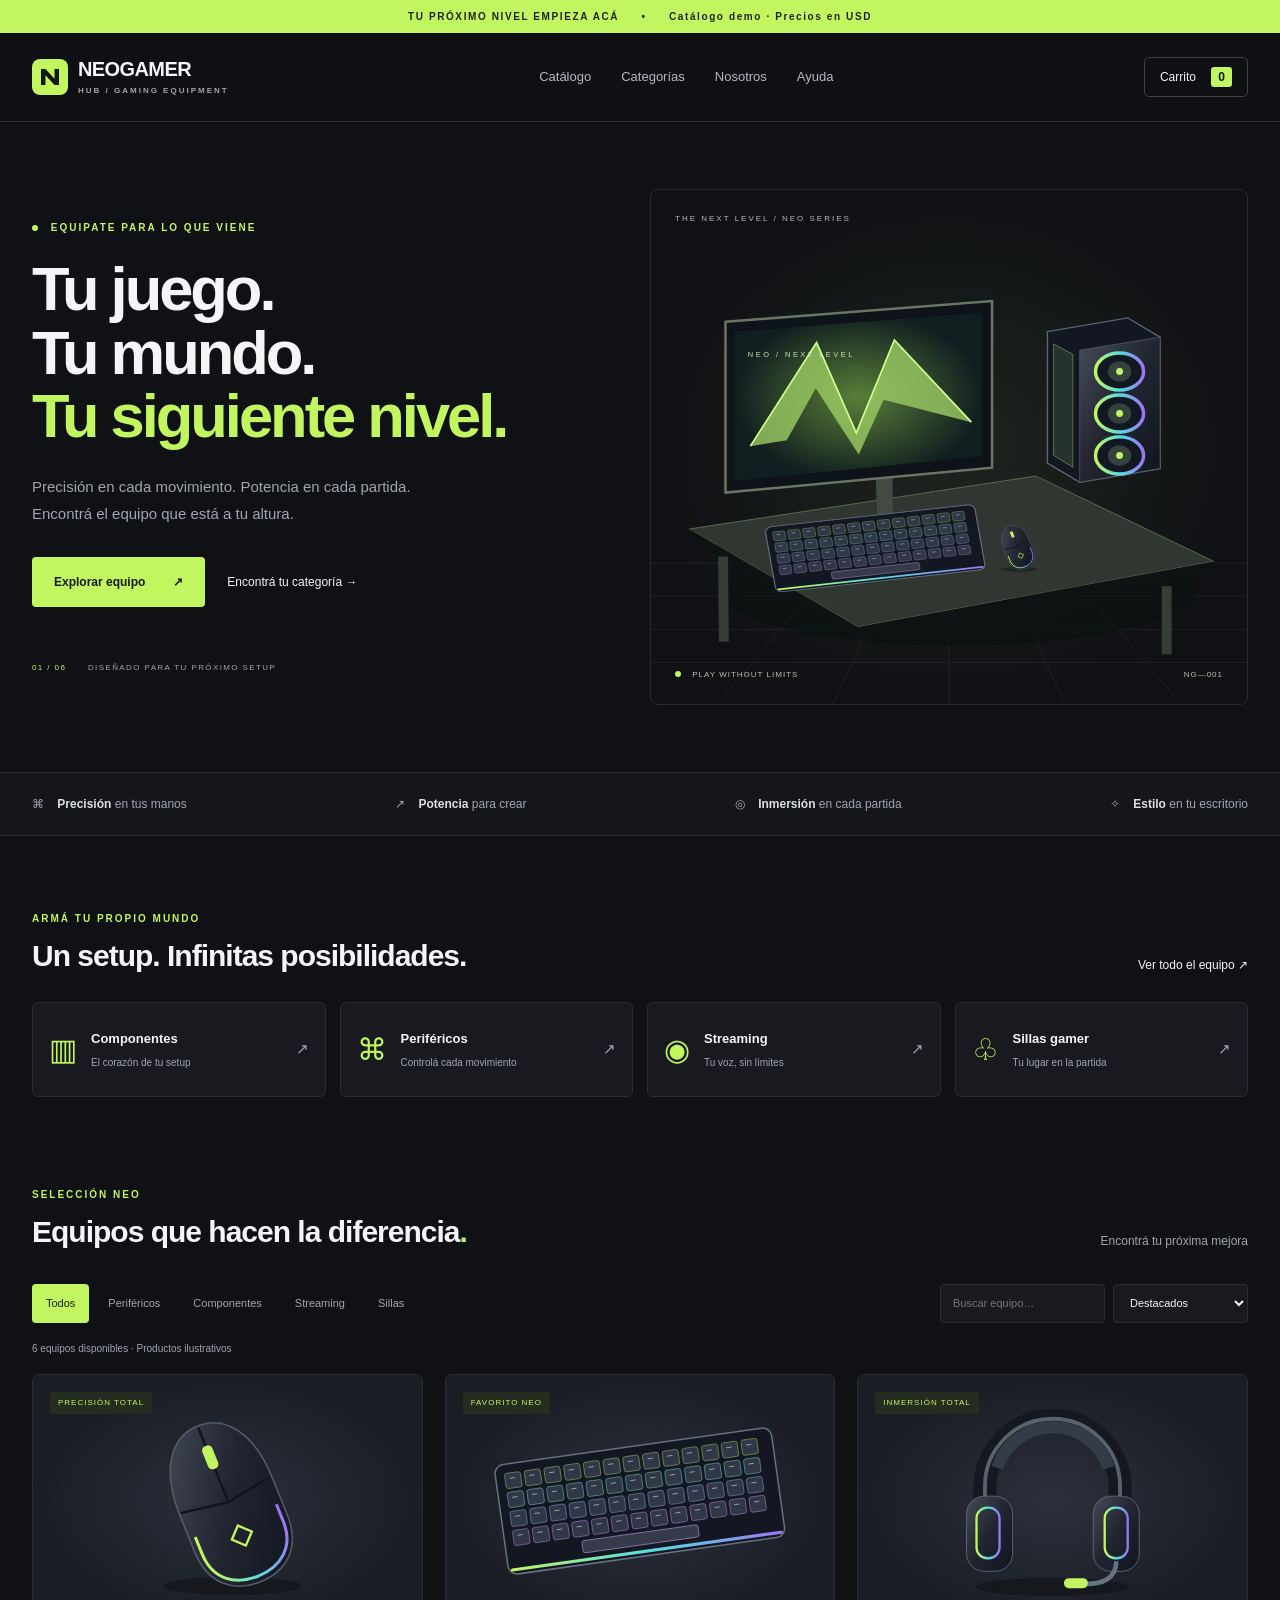
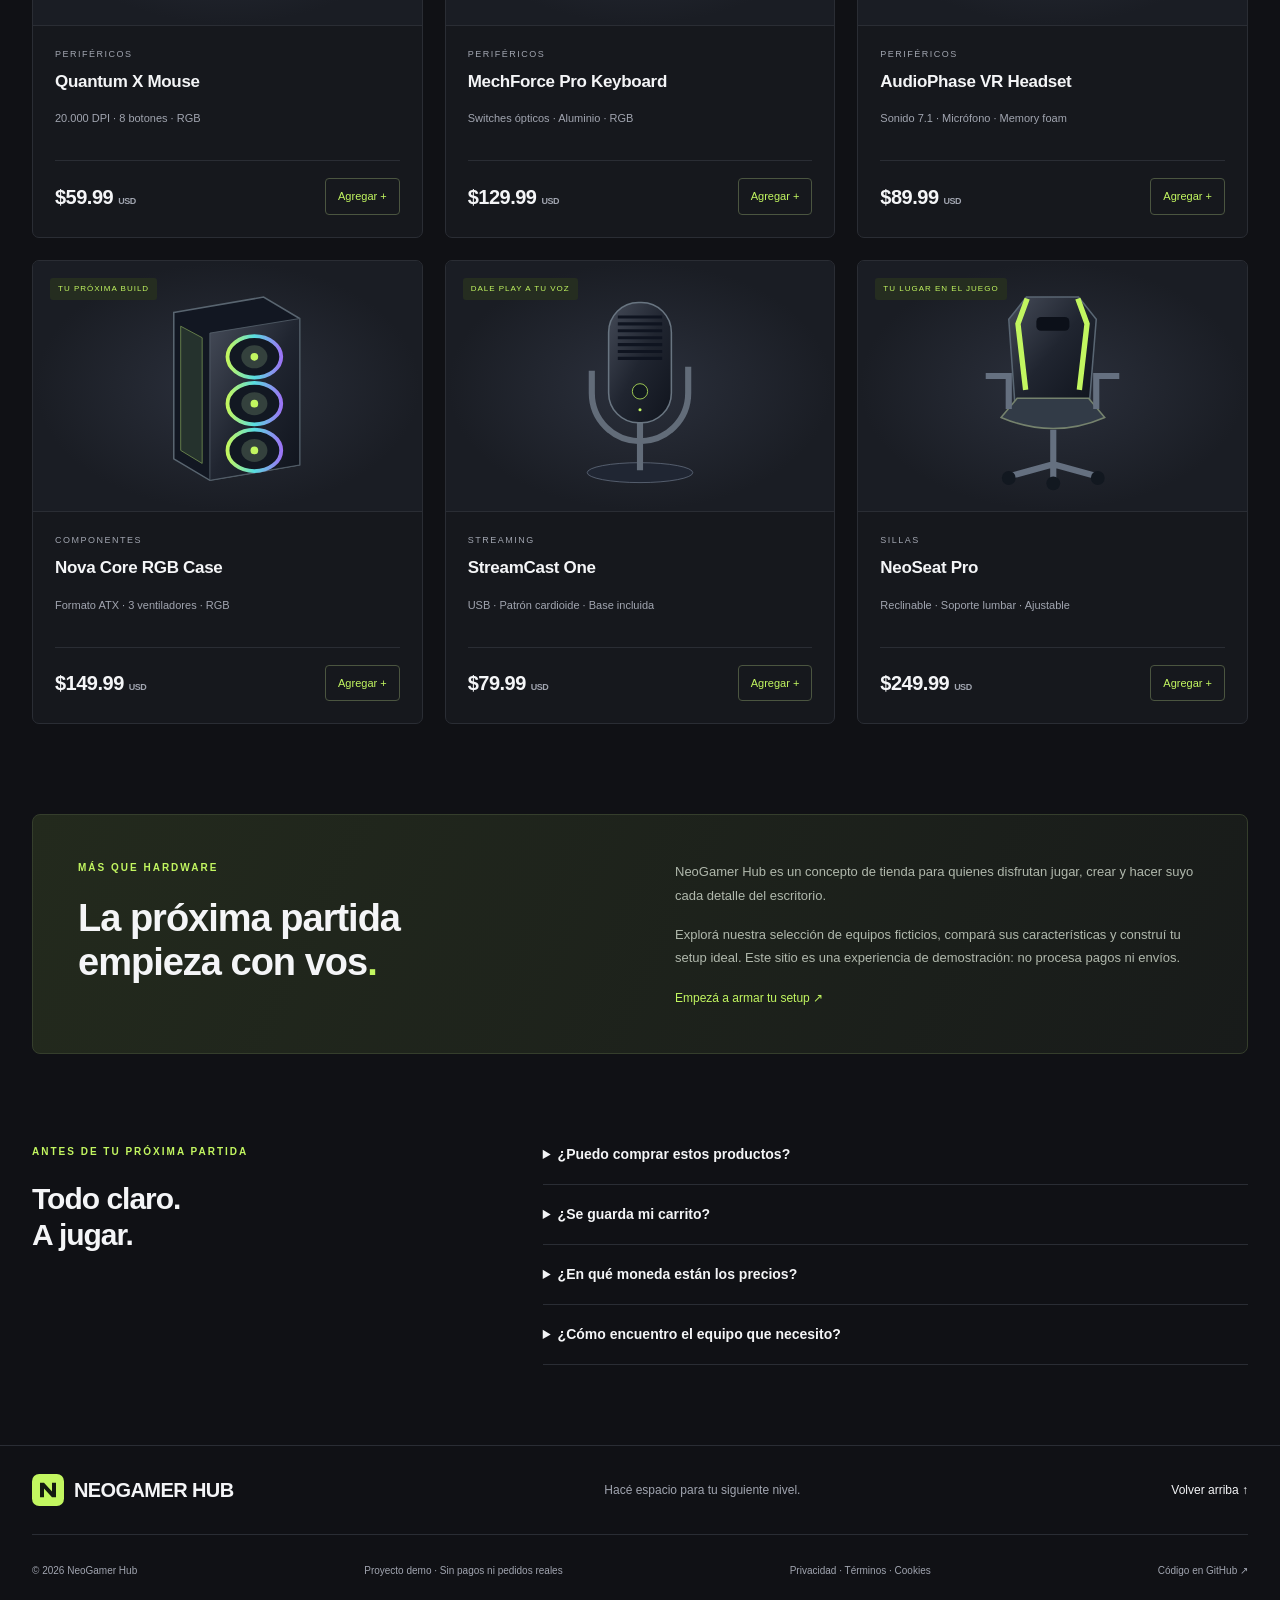
==== commit 210752ef: "Add privacy, terms and cookie policy pages GDPR-ready legal templates with placeholders, styled with" ====
--- a/index.html
+++ b/index.html
@@ -41,7 +41,7 @@
 <section id="about" class="container section-space"><div class="about-panel"><div><p class="eyebrow">MÁS QUE HARDWARE</p><h2>La próxima partida<br>empieza con vos<span class="lime">.</span></h2></div><div><p>NeoGamer Hub es un concepto de tienda para quienes disfrutan jugar, crear y hacer suyo cada detalle del escritorio.</p><p>Explorá nuestra selección de equipos ficticios, compará sus características y construí tu setup ideal. Este sitio es una experiencia de demostración: no procesa pagos ni envíos.</p><a class="text-link" href="#featured">Empezá a armar tu setup ↗</a></div></div></section>
 <section id="faq" class="container section-space faq-section"><div><p class="eyebrow">ANTES DE TU PRÓXIMA PARTIDA</p><h2>Todo claro.<br>A jugar.</h2></div><div class="questions"><details><summary>¿Puedo comprar estos productos?</summary><p>Este es un catálogo de demostración. Podés agregar productos al carrito y generar un resumen de tu selección, pero no se realizan cobros ni pedidos reales.</p></details><details><summary>¿Se guarda mi carrito?</summary><p>Sí, se guarda en este navegador cuando el almacenamiento local está disponible. Podés cambiar las cantidades o vaciarlo cuando quieras.</p></details><details><summary>¿En qué moneda están los precios?</summary><p>Todos los precios son ilustrativos y se muestran en dólares estadounidenses (USD). No incluyen cálculos de impuestos ni envío.</p></details><details><summary>¿Cómo encuentro el equipo que necesito?</summary><p>Elegí una categoría, buscá por nombre o característica y ordená por precio. Abrí la ficha de un producto para consultar sus especificaciones.</p></details></div></section>
 </main>
-<footer class="container"><div class="footer-top"><a class="brand" href="#home"><img src="assets/mark.svg" width="32" height="32" alt="">NEOGAMER HUB</a><p>Hacé espacio para tu siguiente nivel.</p><a class="text-link" href="#home">Volver arriba ↑</a></div><div class="footer-bottom"><span>© <span id="year"></span> NeoGamer Hub</span><span>Proyecto demo · Sin pagos ni pedidos reales</span><a href="https://github.com/EduGuate/GamerBootstrapTheme" target="_blank" rel="noopener noreferrer">Código en GitHub ↗</a></div></footer>
+<footer class="container"><div class="footer-top"><a class="brand" href="#home"><img src="assets/mark.svg" width="32" height="32" alt="">NEOGAMER HUB</a><p>Hacé espacio para tu siguiente nivel.</p><a class="text-link" href="#home">Volver arriba ↑</a></div><div class="footer-bottom"><span>© <span id="year"></span> NeoGamer Hub</span><span>Proyecto demo · Sin pagos ni pedidos reales</span><span><a href="privacidad.html">Privacidad</a> · <a href="terminos.html">Términos</a> · <a href="cookies.html">Cookies</a></span><a href="https://github.com/EduGuate/GamerBootstrapTheme" target="_blank" rel="noopener noreferrer">Código en GitHub ↗</a></div></footer>
 <dialog id="product-dialog" aria-labelledby="product-title"><button class="close-dialog" aria-label="Cerrar ficha">×</button><div id="product-detail"></div></dialog>
 <dialog id="cart-dialog" aria-labelledby="cart-title"><div class="dialog-heading"><div><p class="eyebrow">TU PRÓXIMO SETUP</p><h2 id="cart-title">Tu carrito</h2></div><button class="close-dialog" aria-label="Cerrar carrito">×</button></div><div id="cart-items"></div><div id="cart-summary"><div class="total-row"><span>Total ilustrativo</span><strong id="cart-total"></strong></div><p class="muted">USD · Demo sin cobros, impuestos ni envíos.</p><button class="button primary full" id="download-cart">Descargar resumen ↓</button><button class="text-link clear-cart" id="clear-cart">Vaciar carrito</button></div></dialog>
 <div id="toast" role="status" aria-live="polite"></div>
